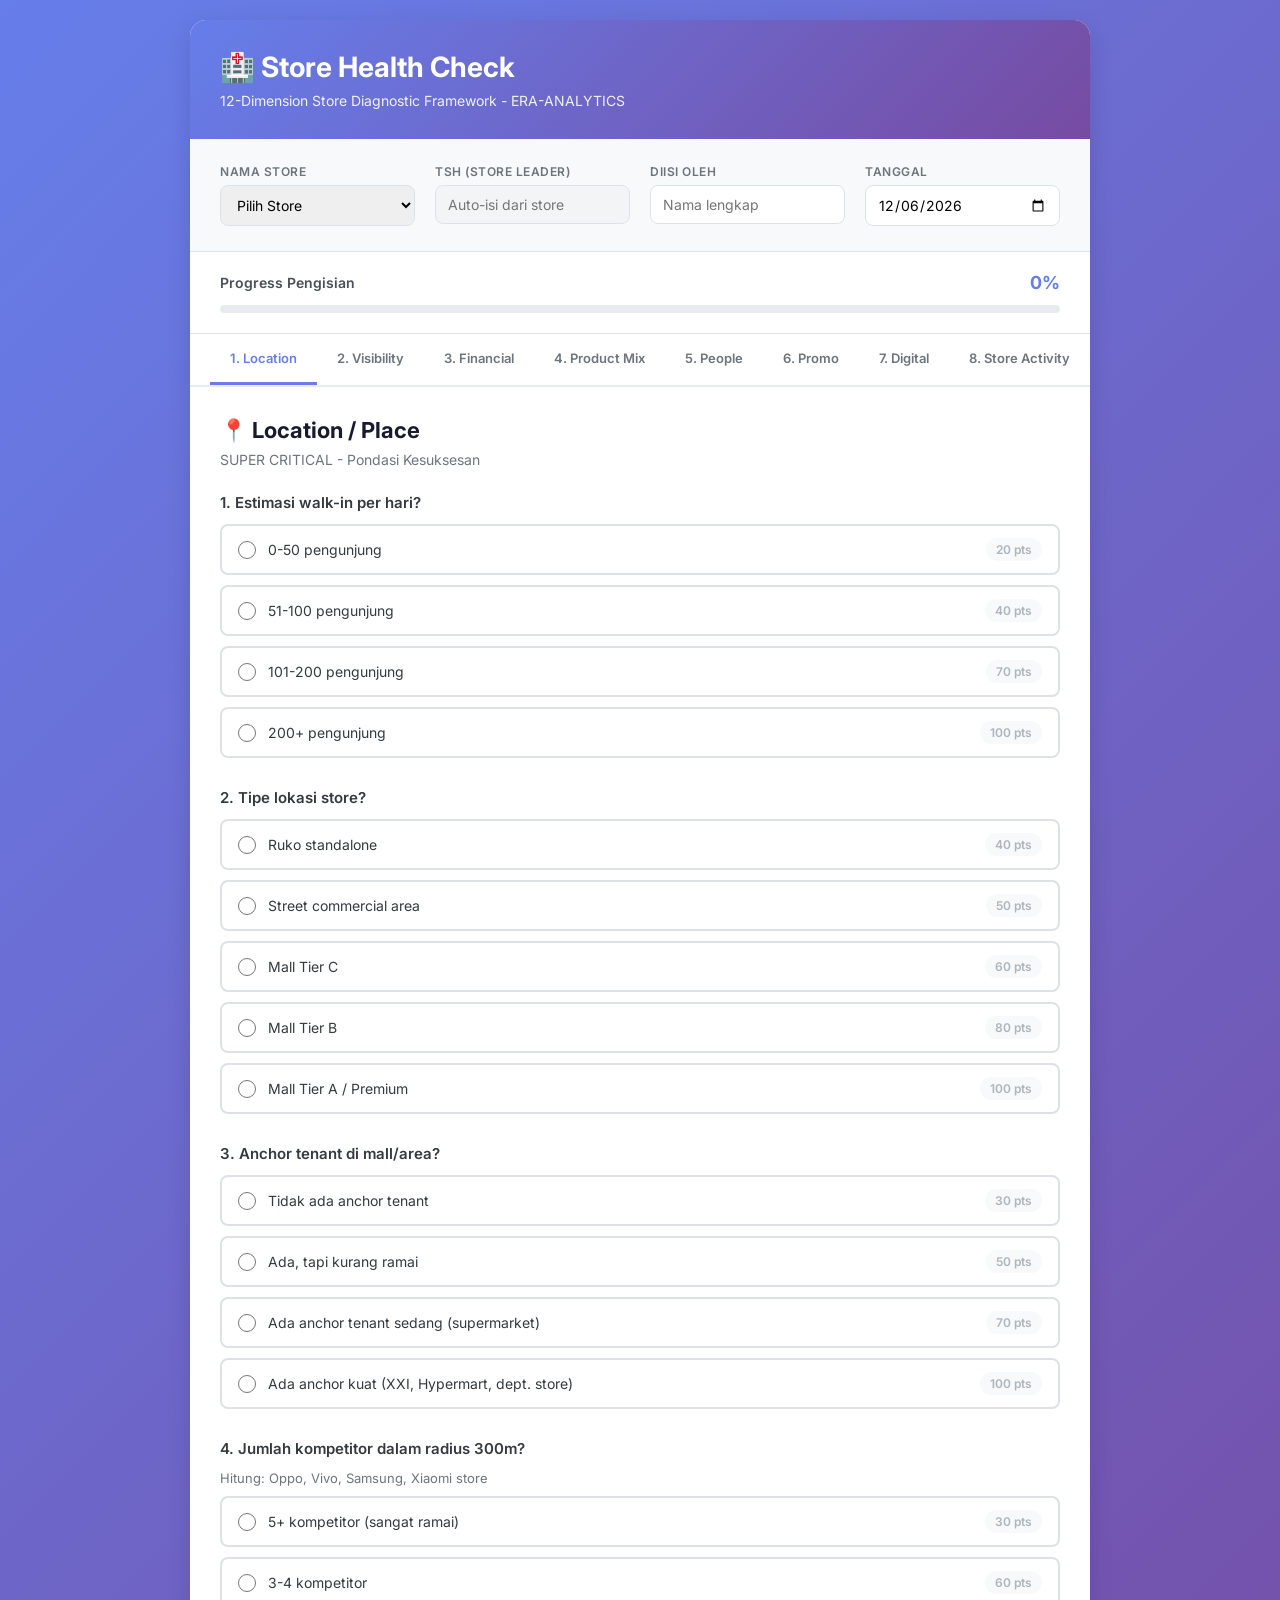
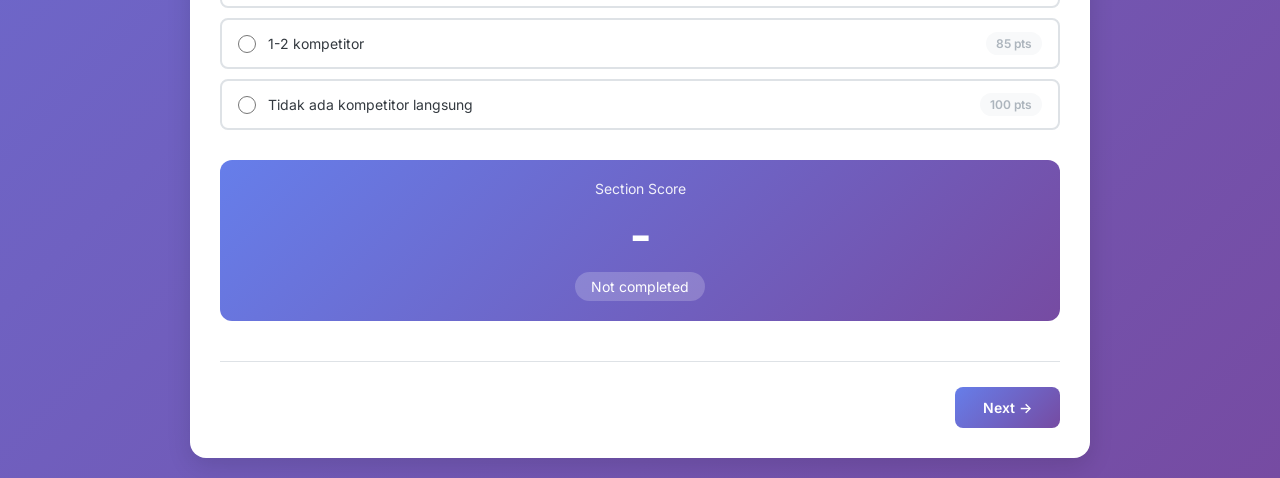
==== ERA-STORE-HEALTHCHECK/index.html @ 1264da42 "fix: store dropdown 163 toko, TSH auto-fill, submit format benar - Ganti 3 store hardcoded → 163 tok" ====
<!DOCTYPE html>
<html lang="id">
<head>
    <meta charset="UTF-8">
    <meta name="viewport" content="width=device-width, initial-scale=1.0">
    <meta name="description" content="ERA-ANALYTICS Store Health Check - 12-Dimension Store Diagnostic Framework">
    <meta name="author" content="ERA-ANALYTICS - Erajaya Digital Region 5">
    <title>Store Health Check - ERA-ANALYTICS</title>
    <link rel="icon" href="data:image/svg+xml,<svg xmlns='http://www.w3.org/2000/svg' viewBox='0 0 100 100'><text y='.9em' font-size='90'>🏥</text></svg>">
    <link href="https://fonts.googleapis.com/css2?family=Inter:wght@400;500;600;700&display=swap" rel="stylesheet">
    <style>
        * {
            margin: 0;
            padding: 0;
            box-sizing: border-box;
        }

        :root {
            --primary: #667eea;
            --primary-dark: #534AB7;
            --success: #00D084;
            --warning: #FFA500;
            --danger: #FF4757;
            --dark: #1a1a2e;
            --gray-100: #f8f9fa;
            --gray-200: #e9ecef;
            --gray-300: #dee2e6;
            --gray-400: #ced4da;
            --gray-500: #adb5bd;
            --gray-600: #6c757d;
            --gray-700: #495057;
            --gray-800: #343a40;
            --shadow: 0 2px 8px rgba(0, 0, 0, 0.08);
            --shadow-lg: 0 8px 24px rgba(0, 0, 0, 0.12);
        }

        body {
            font-family: 'Inter', sans-serif;
            background: linear-gradient(135deg, #667eea 0%, #764ba2 100%);
            min-height: 100vh;
            padding: 20px;
        }

        .container {
            max-width: 900px;
            margin: 0 auto;
            background: white;
            border-radius: 16px;
            box-shadow: var(--shadow-lg);
            overflow: hidden;
        }

        /* Header */
        .header {
            background: linear-gradient(135deg, #667eea 0%, #764ba2 100%);
            padding: 30px;
            color: white;
        }

        .header h1 {
            font-size: 28px;
            font-weight: 700;
            margin-bottom: 8px;
        }

        .header p {
            font-size: 14px;
            opacity: 0.9;
        }

        /* Store Info Section */
        .store-info {
            padding: 25px 30px;
            background: var(--gray-100);
            border-bottom: 1px solid var(--gray-300);
        }

        .info-grid {
            display: grid;
            grid-template-columns: repeat(3, 1fr);
            gap: 20px;
        }

        .info-field label {
            display: block;
            font-size: 12px;
            font-weight: 600;
            color: var(--gray-600);
            margin-bottom: 6px;
            text-transform: uppercase;
            letter-spacing: 0.5px;
        }

        .info-field input,
        .info-field select {
            width: 100%;
            padding: 10px 12px;
            border: 1px solid var(--gray-300);
            border-radius: 8px;
            font-size: 14px;
            font-family: 'Inter', sans-serif;
            transition: border-color 0.2s;
        }

        .info-field input:focus,
        .info-field select:focus {
            outline: none;
            border-color: var(--primary);
        }

        /* Progress Bar */
        .progress-section {
            padding: 20px 30px;
            background: white;
            border-bottom: 1px solid var(--gray-300);
        }

        .progress-header {
            display: flex;
            justify-content: space-between;
            align-items: center;
            margin-bottom: 12px;
        }

        .progress-text {
            font-size: 14px;
            color: var(--gray-700);
            font-weight: 600;
        }

        .progress-percent {
            font-size: 18px;
            font-weight: 700;
            color: var(--primary);
        }

        .progress-bar-container {
            height: 8px;
            background: var(--gray-200);
            border-radius: 4px;
            overflow: hidden;
        }

        .progress-bar {
            height: 100%;
            background: linear-gradient(90deg, var(--primary) 0%, #764ba2 100%);
            width: 0%;
            transition: width 0.4s ease;
        }

        /* Tab Navigation */
        .tabs {
            display: flex;
            overflow-x: auto;
            background: white;
            border-bottom: 2px solid var(--gray-200);
            padding: 0 20px;
        }

        .tab {
            padding: 16px 20px;
            font-size: 13px;
            font-weight: 600;
            color: var(--gray-600);
            cursor: pointer;
            border-bottom: 3px solid transparent;
            white-space: nowrap;
            transition: all 0.2s;
            position: relative;
        }

        .tab:hover {
            color: var(--primary);
        }

        .tab.active {
            color: var(--primary);
            border-bottom-color: var(--primary);
        }

        .tab.completed::after {
            content: '✓';
            position: absolute;
            top: 8px;
            right: 4px;
            width: 16px;
            height: 16px;
            background: var(--success);
            color: white;
            border-radius: 50%;
            font-size: 10px;
            display: flex;
            align-items: center;
            justify-content: center;
        }

        /* Content */
        .content {
            padding: 30px;
            min-height: 400px;
        }

        .section {
            display: none;
        }

        .section.active {
            display: block;
        }

        .section-title {
            font-size: 22px;
            font-weight: 700;
            color: var(--dark);
            margin-bottom: 8px;
        }

        .section-subtitle {
            font-size: 14px;
            color: var(--gray-600);
            margin-bottom: 25px;
        }

        /* Question */
        .question {
            margin-bottom: 30px;
        }

        .question-label {
            font-size: 15px;
            font-weight: 600;
            color: var(--gray-800);
            margin-bottom: 12px;
            display: block;
        }

        .question-helper {
            font-size: 13px;
            color: var(--gray-600);
            margin-bottom: 10px;
        }

        /* Radio Options */
        .radio-group {
            display: flex;
            flex-direction: column;
            gap: 10px;
        }

        .radio-option {
            display: flex;
            align-items: center;
            padding: 12px 16px;
            border: 2px solid var(--gray-300);
            border-radius: 8px;
            cursor: pointer;
            transition: all 0.2s;
        }

        .radio-option:hover {
            border-color: var(--primary);
            background: #f8f7ff;
        }

        .radio-option input[type="radio"] {
            margin-right: 12px;
            width: 18px;
            height: 18px;
            cursor: pointer;
        }

        .radio-option.selected {
            border-color: var(--primary);
            background: #f8f7ff;
        }

        .option-text {
            flex: 1;
            font-size: 14px;
            color: var(--gray-800);
        }

        .option-score {
            font-size: 12px;
            font-weight: 600;
            color: var(--gray-500);
            padding: 4px 10px;
            background: var(--gray-100);
            border-radius: 12px;
        }

        /* Number Input */
        .number-input-wrapper {
            position: relative;
            max-width: 300px;
        }

        .number-input {
            width: 100%;
            padding: 12px 16px;
            border: 2px solid var(--gray-300);
            border-radius: 8px;
            font-size: 16px;
            font-family: 'Inter', sans-serif;
        }

        .number-input:focus {
            outline: none;
            border-color: var(--primary);
        }

        /* Score Display */
        .score-display {
            margin-top: 15px;
            padding: 16px;
            background: linear-gradient(135deg, #f8f7ff 0%, #f0efff 100%);
            border-radius: 8px;
            border-left: 4px solid var(--primary);
        }

        .score-display-label {
            font-size: 12px;
            font-weight: 600;
            color: var(--gray-600);
            text-transform: uppercase;
            letter-spacing: 0.5px;
            margin-bottom: 6px;
        }

        .score-display-value {
            font-size: 28px;
            font-weight: 700;
            color: var(--primary);
        }

        /* Section Score Card */
        .section-score-card {
            margin-top: 30px;
            padding: 20px;
            background: linear-gradient(135deg, #667eea 0%, #764ba2 100%);
            border-radius: 12px;
            color: white;
            text-align: center;
        }

        .section-score-label {
            font-size: 14px;
            opacity: 0.9;
            margin-bottom: 8px;
        }

        .section-score-value {
            font-size: 48px;
            font-weight: 700;
        }

        .section-score-status {
            font-size: 14px;
            margin-top: 8px;
            padding: 6px 16px;
            background: rgba(255, 255, 255, 0.2);
            border-radius: 20px;
            display: inline-block;
        }

        /* Navigation Buttons */
        .nav-buttons {
            display: flex;
            justify-content: space-between;
            margin-top: 40px;
            padding-top: 25px;
            border-top: 1px solid var(--gray-300);
        }

        .btn {
            padding: 12px 28px;
            border: none;
            border-radius: 8px;
            font-size: 14px;
            font-weight: 600;
            cursor: pointer;
            transition: all 0.2s;
            font-family: 'Inter', sans-serif;
        }

        .btn-secondary {
            background: var(--gray-200);
            color: var(--gray-700);
        }

        .btn-secondary:hover {
            background: var(--gray-300);
        }

        .btn-primary {
            background: linear-gradient(135deg, #667eea 0%, #764ba2 100%);
            color: white;
        }

        .btn-primary:hover {
            transform: translateY(-2px);
            box-shadow: 0 4px 12px rgba(102, 126, 234, 0.4);
        }

        .btn-success {
            background: var(--success);
            color: white;
            font-size: 16px;
            padding: 14px 32px;
        }

        .btn-success:hover {
            transform: translateY(-2px);
            box-shadow: 0 4px 12px rgba(0, 208, 132, 0.4);
        }

        .btn:disabled {
            opacity: 0.5;
            cursor: not-allowed;
        }

        /* Summary Section */
        .summary-grid {
            display: grid;
            grid-template-columns: repeat(2, 1fr);
            gap: 20px;
            margin-bottom: 30px;
        }

        .summary-card {
            padding: 20px;
            background: var(--gray-100);
            border-radius: 12px;
            border-left: 4px solid var(--primary);
        }

        .summary-card-title {
            font-size: 12px;
            font-weight: 600;
            color: var(--gray-600);
            text-transform: uppercase;
            letter-spacing: 0.5px;
            margin-bottom: 8px;
        }

        .summary-card-value {
            font-size: 32px;
            font-weight: 700;
            color: var(--dark);
        }

        .summary-card-subtitle {
            font-size: 13px;
            color: var(--gray-600);
            margin-top: 4px;
        }

        .summary-card.success {
            border-left-color: var(--success);
        }

        .summary-card.success .summary-card-value {
            color: var(--success);
        }

        .summary-card.warning {
            border-left-color: var(--warning);
        }

        .summary-card.warning .summary-card-value {
            color: var(--warning);
        }

        .summary-card.danger {
            border-left-color: var(--danger);
        }

        .summary-card.danger .summary-card-value {
            color: var(--danger);
        }

        .dimension-list {
            margin-top: 30px;
        }

        .dimension-item {
            display: flex;
            align-items: center;
            justify-content: space-between;
            padding: 16px;
            background: white;
            border: 1px solid var(--gray-300);
            border-radius: 8px;
            margin-bottom: 12px;
        }

        .dimension-name {
            font-size: 14px;
            font-weight: 600;
            color: var(--gray-800);
        }

        .dimension-score {
            font-size: 20px;
            font-weight: 700;
        }

        .decision-section {
            margin-top: 30px;
            padding: 25px;
            background: linear-gradient(135deg, #f8f7ff 0%, #f0efff 100%);
            border-radius: 12px;
        }

        .decision-title {
            font-size: 16px;
            font-weight: 700;
            color: var(--dark);
            margin-bottom: 16px;
        }

        .decision-buttons {
            display: grid;
            grid-template-columns: repeat(4, 1fr);
            gap: 12px;
        }

        .decision-btn {
            padding: 16px;
            border-radius: 8px;
            text-align: center;
            font-weight: 700;
            color: white;
            cursor: pointer;
            transition: transform 0.2s;
        }

        .decision-btn:hover {
            transform: translateY(-2px);
        }

        .decision-btn.keep {
            background: linear-gradient(135deg, #43e97b 0%, #38f9d7 100%);
        }

        .decision-btn.improve {
            background: linear-gradient(135deg, #fa709a 0%, #fee140 100%);
        }

        .decision-btn.relocate {
            background: linear-gradient(135deg, #30cfd0 0%, #330867 100%);
        }

        .decision-btn.close {
            background: linear-gradient(135deg, #ff4757 0%, #c81d2e 100%);
        }

        .decision-btn.selected {
            box-shadow: 0 0 0 3px rgba(102, 126, 234, 0.3);
        }

        /* Responsive */
        @media (max-width: 768px) {
            .info-grid {
                grid-template-columns: 1fr;
            }

            .summary-grid {
                grid-template-columns: 1fr;
            }

            .decision-buttons {
                grid-template-columns: repeat(2, 1fr);
            }

            .tabs {
                padding: 0 10px;
            }

            .tab {
                padding: 14px 12px;
                font-size: 12px;
            }
        }

        /* Loading State */
        .loading {
            text-align: center;
            padding: 40px;
            color: var(--gray-600);
        }

        .spinner {
            border: 3px solid var(--gray-300);
            border-top: 3px solid var(--primary);
            border-radius: 50%;
            width: 40px;
            height: 40px;
            animation: spin 1s linear infinite;
            margin: 0 auto 16px;
        }

        @keyframes spin {
            0% { transform: rotate(0deg); }
            100% { transform: rotate(360deg); }
        }
    </style>
</head>
<body>
    <div class="container">
        <!-- Header -->
        <div class="header">
            <h1>🏥 Store Health Check</h1>
            <p>12-Dimension Store Diagnostic Framework - ERA-ANALYTICS</p>
        </div>

        <!-- Store Info -->
        <div class="store-info">
            <div class="info-grid" style="grid-template-columns: repeat(4, 1fr);">
                <div class="info-field">
                    <label>Nama Store</label>
                    <select id="storeSelect" onchange="onStoreChange()">
                        <option value="">Pilih Store</option>
                    </select>
                </div>
                <div class="info-field">
                    <label>TSH (Store Leader)</label>
                    <input type="text" id="tshField" placeholder="Auto-isi dari store" readonly
                           style="background:#f3f4f6;cursor:not-allowed;color:#374151;">
                </div>
                <div class="info-field">
                    <label>Diisi oleh</label>
                    <input type="text" id="filledBy" placeholder="Nama lengkap">
                </div>
                <div class="info-field">
                    <label>Tanggal</label>
                    <input type="date" id="assessmentDate">
                </div>
            </div>
        </div>

        <!-- Progress -->
        <div class="progress-section">
            <div class="progress-header">
                <span class="progress-text">Progress Pengisian</span>
                <span class="progress-percent" id="progressPercent">0%</span>
            </div>
            <div class="progress-bar-container">
                <div class="progress-bar" id="progressBar"></div>
            </div>
        </div>

        <!-- Tabs -->
        <div class="tabs" id="tabs"></div>

        <!-- Content -->
        <div class="content" id="content">
            <!-- Sections will be dynamically generated -->
        </div>
    </div>

    <script>
        // ========================================
        // BACKEND CONFIGURATION
        // ========================================
        const APPS_SCRIPT_URL = 'https://script.google.com/macros/s/AKfycbzGGuY1fDBgeRyRh_pYjYYGntsJYoF1QlwV-bqmygvsjeBWjAow3a5AZaKf8UEjZuDt/exec';

        // ========================================
        // STORE MASTER DATA — 163 Toko Region 5
        // ========================================
        const STORES = [{"code":"E027","name":"ERAFONE DAAN MOGOT MALL","tsh":"IRMAN PERMANA","cluster":"Growth"},{"code":"E028","name":"ERAFONE MAL PURI INDAH","tsh":"FEBRIAN TRI WIBOWO","cluster":"Recovery"},{"code":"E029","name":"ERAFONE LIPPO MALL PURI","tsh":"FEBRIAN TRI WIBOWO","cluster":"Growth"},{"code":"E037","name":"ERAFONE GAJAH MADA PLAZA","tsh":"MENSI ALEXANDER","cluster":"Growth"},{"code":"E038","name":"ERAFONE MALL ATRIUM SENEN","tsh":"LUKMAN WIBOWO","cluster":"Recovery"},{"code":"E043","name":"ERAFONE PLAZA BINTARO JAYA","tsh":"ARENGGA","cluster":"Growth"},{"code":"E046","name":"ERAFONE 2 ITC CEMPAKA MAS","tsh":"Close","cluster":"Recovery"},{"code":"E047","name":"ERAFONE 1 ITC CEMPAKA MAS","tsh":"LUKMAN WIBOWO","cluster":"Growth"},{"code":"E051","name":"ERAFONE 2 MANGGA DUA SQUARE","tsh":"Close","cluster":"Recovery"},{"code":"E081","name":"ERAFONE MALL OF SERANG","tsh":"NURUL ZAMAN","cluster":"Growth"},{"code":"E082","name":"ERAFONE LIVING WORLD ALAM SUTERA","tsh":"EKA FUJI CHAERUL ANWAR","cluster":"Stable"},{"code":"E083","name":"ERAFONE SUMARECON DIGITAL CENT","tsh":"Close","cluster":"Recovery"},{"code":"E084","name":"ERAFONE 1 SUPERMALL KARAWACI","tsh":"SANDI MAULANA","cluster":"Critical"},{"code":"E086","name":"ERAFONE WTC SERPONG","tsh":"Close","cluster":"Recovery"},{"code":"E087","name":"ERAFONE ITC BSD","tsh":"EKA FUJI CHAERUL ANWAR","cluster":"Recovery"},{"code":"E088","name":"ERAFONE AEON MAL BSD CITY","tsh":"EKA FUJI CHAERUL ANWAR","cluster":"Growth"},{"code":"E089","name":"ERAFONE LOTTEMART II BINTARO","tsh":"Close","cluster":"Recovery"},{"code":"E095","name":"ERAFONE 3 ITC ROXY MAS","tsh":"Close","cluster":"Recovery"},{"code":"E096","name":"ERAFONE 2 ITC ROXY MAS","tsh":"MENSI ALEXANDER","cluster":"Critical"},{"code":"E108","name":"ERAFONE CBD CILEDUG","tsh":"Close","cluster":"Recovery"},{"code":"E113","name":"ERAFONE GRAND INDONESIA","tsh":"LUKMAN WIBOWO","cluster":"Critical"},{"code":"E119","name":"ERAFONE TANGERANG CITY MALL","tsh":"ARI HIDAYAT","cluster":"Growth"},{"code":"E124","name":"ERAFONE E-CENTER SUPERMAL KARA","tsh":"Close","cluster":"Recovery"},{"code":"E131","name":"ERAFONE 2 CBD CILEDUG","tsh":"Close","cluster":"Recovery"},{"code":"E137","name":"ERAFONE GREEN PRAMUKA SQUARE","tsh":"LUKMAN WIBOWO","cluster":"Critical"},{"code":"E150","name":"ERAFONE CILEGON CENTER MALL","tsh":"NURUL ZAMAN","cluster":"Growth"},{"code":"E158","name":"ERAFONE MAL CIPUTRA JAKARTA","tsh":"RENDY NUR SETIAWAN","cluster":"Recovery"},{"code":"E160","name":"ERAFONE RUKO CEGER TANGERANG","tsh":"ARENGGA","cluster":"Critical"},{"code":"E164","name":"ERAFONE MAL TAMAN ANGGREK","tsh":"RENDY NUR SETIAWAN","cluster":"Critical"},{"code":"E165","name":"ERAFONE PAMULANG SQUARE","tsh":"Close","cluster":"Recovery"},{"code":"E172","name":"ERAFONE RUKO KEBON JERUK BINUS","tsh":"RENDY NUR SETIAWAN","cluster":"Stable"},{"code":"E191","name":"ERAFONE RUKO SURYA KENCANA PAMULANG","tsh":"EKA FUJI CHAERUL ANWAR","cluster":"Growth"},{"code":"E193","name":"ERAFONE PLAZA SLIPI JAYA","tsh":"Close","cluster":"Recovery"},{"code":"E194","name":"ERAFONE RUKO RANGKASBITUNG","tsh":"NURUL ZAMAN","cluster":"Growth"},{"code":"E201","name":"ERAFONE RUKO KRESEK BALARAJA","tsh":"RENDI JANUARDI","cluster":"Critical"},{"code":"E206","name":"ERAFONE RUKO RADEN SALEH CILEDUG","tsh":"Close","cluster":"Recovery"},{"code":"E209","name":"ERAFONE RUKO AHMAD YANI SERANG","tsh":"NURUL ZAMAN","cluster":"Growth"},{"code":"E210","name":"HULUWA RUKO JUHDI SERANG","tsh":"Close","cluster":"Recovery"},{"code":"E215","name":"ERAFONE GREEN SEDAYU MALL","tsh":"IRMAN PERMANA","cluster":"Growth"},{"code":"E216","name":"ERAFONE SENAYAN PARK MALL","tsh":"MENSI ALEXANDER","cluster":"Critical"},{"code":"E221","name":"ERAFONE AND MORE CIPUTRA CITRA RAYA","tsh":"RENDI JANUARDI","cluster":"Growth"},{"code":"E231","name":"ERAFONE RUKO HOS COKROAMINOTO","tsh":"ABDILLAH","cluster":"Growth"},{"code":"E245","name":"ERAFONE RUKO BENDA RAYA PAMULANG","tsh":"EKA FUJI CHAERUL ANWAR","cluster":"Critical"},{"code":"E251","name":"ERAFONE RUKO CIMONE TANGERANG","tsh":"ARI HIDAYAT","cluster":"Critical"},{"code":"E253","name":"ERAFONE RUKO CURUG TANGERANG","tsh":"RENDI JANUARDI","cluster":"Critical"},{"code":"E259","name":"ERAFONE RUKO KELAPA DUA TANGERANG","tsh":"SANDI MAULANA","cluster":"Critical"},{"code":"E281","name":"ERAFONE SENAYAN CITY 3.0","tsh":"MENSI ALEXANDER","cluster":"Critical"},{"code":"E299","name":"ERAFONE RUKO CIRENDEU","tsh":"ARENGGA","cluster":"Critical"},{"code":"E308","name":"ERAFONE RUKO MAYOR SAFEI","tsh":"NURUL ZAMAN","cluster":"Growth"},{"code":"E320","name":"ERAFONE RUKO PANDEGLANG","tsh":"NURUL ZAMAN","cluster":"Recovery"},{"code":"E321","name":"ERAFONE RUKO SUDIMARA","tsh":"ARENGGA","cluster":"Recovery"},{"code":"E322","name":"ERAFONE RUKO MERUYA","tsh":"FEBRIAN TRI WIBOWO","cluster":"Critical"},{"code":"E336","name":"ERAFONE RUKO RADEN FATAH CILEDUG","tsh":"Close","cluster":"Recovery"},{"code":"E347","name":"ERAFONE RUKO JELAMBAR BARU","tsh":"Close","cluster":"Recovery"},{"code":"E381","name":"ERAFONE RUKO PETA BARAT JAKBAR","tsh":"IRMAN PERMANA","cluster":"Recovery"},{"code":"E391","name":"ERAFONE RUKO SUPRATMAN CIPUTAT","tsh":"ARENGGA","cluster":"Critical"},{"code":"E396","name":"ERAFONE & MORE RUKO ITC ROXY MAS","tsh":"MENSI ALEXANDER","cluster":"Critical"},{"code":"E413","name":"ERAFONE RUKO KEDOYA","tsh":"FEBRIAN TRI WIBOWO","cluster":"Recovery"},{"code":"E414","name":"ERAFONE RUKO PERCETAKAN NEGARA","tsh":"LUKMAN WIBOWO","cluster":"Growth"},{"code":"E417","name":"ERAFONE RUKO HASYIM ASYARI CILEDUG","tsh":"ARI HIDAYAT","cluster":"Critical"},{"code":"E418","name":"ERAFONE RUKO CIRUAS SERANG","tsh":"Close","cluster":"Recovery"},{"code":"E419","name":"ERAFONE RUKO RAWA BUNTU","tsh":"Close","cluster":"Recovery"},{"code":"E420","name":"ERAFONE RUKO CEMPAKA PUTIH","tsh":"Close","cluster":"Recovery"},{"code":"E422","name":"ERAFONE RUKO MOH TOHA TANGERANG","tsh":"ARI HIDAYAT","cluster":"Recovery"},{"code":"E453","name":"ERAFONE RUKO DURI KOSAMBI","tsh":"IRMAN PERMANA","cluster":"Critical"},{"code":"E465","name":"ERAFONE RUKO KEBAYORAN LAMA","tsh":"FEBRIAN TRI WIBOWO","cluster":"Critical"},{"code":"E484","name":"ERAFONE SERPONG PARADISE WALK","tsh":"EKA FUJI CHAERUL ANWAR","cluster":"Critical"},{"code":"E499","name":"ERAFONE LABUAN","tsh":"NURUL ZAMAN","cluster":"Growth"},{"code":"E508","name":"ERAFONE JEMBATAN LIMA","tsh":"RENDY NUR SETIAWAN","cluster":"Critical"},{"code":"E544","name":"ERAFONE CILEGON","tsh":"NURUL ZAMAN","cluster":"Recovery"},{"code":"E582","name":"ERAFONE RUKO SRENGSENG","tsh":"FEBRIAN TRI WIBOWO","cluster":"Critical"},{"code":"E585","name":"ERAFONE RUKO PONDOK CABE","tsh":"Close","cluster":"Recovery"},{"code":"E586","name":"ERAFONE RUKO GRAHA RAYA","tsh":"EKA FUJI CHAERUL ANWAR","cluster":"Critical"},{"code":"E589","name":"ERAFONE RUKO PANIMBANG","tsh":"NURUL ZAMAN","cluster":"Growth"},{"code":"E593","name":"ERAFONE RUKO MANGGA BESAR","tsh":"RENDY NUR SETIAWAN","cluster":"Stable"},{"code":"E612","name":"ERAFONE RUKO JOMBANG","tsh":"ARENGGA","cluster":"Critical"},{"code":"E616","name":"ERAFONE 2.5 MERUYA ILIR","tsh":"FEBRIAN TRI WIBOWO","cluster":"Critical"},{"code":"E620","name":"ERAFONE 2.5 PADJAJARAN PAMULANG","tsh":"ARENGGA","cluster":"Critical"},{"code":"E627","name":"ERAFONE RUKO CISOKA","tsh":"RENDI JANUARDI","cluster":"Recovery"},{"code":"E646","name":"ERAFONE BATU CEPER","tsh":"ABDILLAH","cluster":"Critical"},{"code":"E648","name":"ERAFONE RADEN SALEH CILEDUG 2","tsh":"Close","cluster":"Recovery"},{"code":"E663","name":"ERAFONE GARUDA KEMAYORAN","tsh":"LUKMAN WIBOWO","cluster":"Critical"},{"code":"E664","name":"ERAFONE TANJUNG DUREN","tsh":"RENDY NUR SETIAWAN","cluster":"Critical"},{"code":"E678","name":"ERAFONE MB BENDUNGAN HILIR","tsh":"MENSI ALEXANDER","cluster":"Critical"},{"code":"E679","name":"ERAFONE MB JOGLO RAYA","tsh":"FEBRIAN TRI WIBOWO","cluster":"Critical"},{"code":"E682","name":"ERAFONE MB KH MANSYUR TANAH ABANG","tsh":"MENSI ALEXANDER","cluster":"Critical"},{"code":"E683","name":"ERAFONE MB CIBADAK BALARAJA","tsh":"Close","cluster":"Recovery"},{"code":"E684","name":"ERAFONE MB SANGIANG","tsh":"ARI HIDAYAT","cluster":"Critical"},{"code":"E685","name":"ERAFONE MB PONDOK BETUNG","tsh":"ARENGGA","cluster":"Critical"},{"code":"E695","name":"ERAFONE MB BINONG","tsh":"RENDI JANUARDI","cluster":"Critical"},{"code":"E696","name":"ERAFONE MB RASUNA SAID","tsh":"ARI HIDAYAT","cluster":"Critical"},{"code":"E697","name":"ERAFONE MB PALMERAH UTARA","tsh":"Close","cluster":"Recovery"},{"code":"E699","name":"ERAFONE MB KASEMEN SERANG","tsh":"Close","cluster":"Recovery"},{"code":"E704","name":"ERAFONE MB KH DEWANTARA CIPUTAT","tsh":"ARENGGA","cluster":"Critical"},{"code":"E705","name":"ERAFONE MB CIATER TANGSEL","tsh":"EKA FUJI CHAERUL ANWAR","cluster":"Critical"},{"code":"E714","name":"ERAFONE MB JATAKE","tsh":"ARI HIDAYAT","cluster":"Critical"},{"code":"E715","name":"ERAFONE MB HAYAM WURUK","tsh":"Close","cluster":"Recovery"},{"code":"E727","name":"ERAFONE MB KRAMATWATU","tsh":"Close","cluster":"Recovery"},{"code":"E730","name":"ERAFONE GEROGOL CILEGON","tsh":"Close","cluster":"Recovery"},{"code":"E731","name":"ERAFONE MB GREEN VILLAGE PINANG","tsh":"Close","cluster":"Recovery"},{"code":"E732","name":"ERAFONE SABANG JAKPUS","tsh":"LUKMAN WIBOWO","cluster":"Critical"},{"code":"E744","name":"ERAFONE MB RAJEK","tsh":"RENDI JANUARDI","cluster":"Critical"},{"code":"E761","name":"ERAFONE MB KEDOYA DURI","tsh":"Close","cluster":"Recovery"},{"code":"E777","name":"ERAFONE CIHUNI GADING SERPONG","tsh":"SANDI MAULANA","cluster":"Critical"},{"code":"E787","name":"ERAFONE MB RUKOTIGARAKSA","tsh":"RENDI JANUARDI","cluster":"Critical"},{"code":"E812","name":"ERAFONE MB KUTABUMI","tsh":"RENDI JANUARDI","cluster":"Critical"},{"code":"E813","name":"ERAFONE MB SERPONG GARDEN CISAUK","tsh":"SANDI MAULANA","cluster":"Critical"},{"code":"E821","name":"ERAFONE MB ANYER","tsh":"NURUL ZAMAN","cluster":"Growth"},{"code":"E822","name":"ERAFONE MB KRAGILAN","tsh":"NURUL ZAMAN","cluster":"Growth"},{"code":"E848","name":"ERAFONE PASAR KEMIS","tsh":"RENDI JANUARDI","cluster":"Critical"},{"code":"E873","name":"ERAFONE MB LEGOK","tsh":"SANDI MAULANA","cluster":"Critical"},{"code":"E874","name":"ERAFONE MB DASANA INDAH","tsh":"SANDI MAULANA","cluster":"Critical"},{"code":"E875","name":"ERAFONE MB POS PENGUMBEN","tsh":"FEBRIAN TRI WIBOWO","cluster":"Critical"},{"code":"E879","name":"ERAFONE MB CIPARE","tsh":"NURUL ZAMAN","cluster":"Recovery"},{"code":"E897","name":"ERAFONE MB CADAS","tsh":"Close","cluster":"Recovery"},{"code":"E898","name":"ERAFONE MB SAMANHUDI","tsh":"MENSI ALEXANDER","cluster":"Critical"},{"code":"E923","name":"ERAFONE MB JALAN PANJANG","tsh":"FEBRIAN TRI WIBOWO","cluster":"Critical"},{"code":"E941","name":"ERAFONE MB RAYA SERPONG","tsh":"EKA FUJI CHAERUL ANWAR","cluster":"Critical"},{"code":"E942","name":"ERAFONE MB KEMBANGAN UTARA","tsh":"FEBRIAN TRI WIBOWO","cluster":"Critical"},{"code":"E943","name":"ERAFONE MB TAMAN RATU","tsh":"FEBRIAN TRI WIBOWO","cluster":"Critical"},{"code":"E960","name":"ERAFONE MB MENCENG RAYA","tsh":"IRMAN PERMANA","cluster":"Critical"},{"code":"E986","name":"ERAFONE MB JEMBATAN BESI","tsh":"RENDY NUR SETIAWAN","cluster":"Critical"},{"code":"E991","name":"ERAFONE 2.5 KEMANGGISAN UTAMA RAYA","tsh":"RENDY NUR SETIAWAN","cluster":"Critical"},{"code":"E992","name":"ERAFONE 2.5 KAPUK CENGKARENG","tsh":"IRMAN PERMANA","cluster":"Growth"},{"code":"E993","name":"ERAFONE 2.5 IMAM BONJOL","tsh":"Close","cluster":"Recovery"},{"code":"F003","name":"ERAFONE 2.5 CILEDUG RAYA","tsh":"ABDILLAH","cluster":"Critical"},{"code":"F022","name":"ERAFONE 2.5 PAMULANG","tsh":"EKA FUJI CHAERUL ANWAR","cluster":"Critical"},{"code":"F073","name":"ERAFONE AGORA MALL","tsh":"MENSI ALEXANDER","cluster":"Critical"},{"code":"F074","name":"ERAFONE DOSS CIDENG JAKARTA","tsh":"Close","cluster":"Recovery"},{"code":"F077","name":"ERAFONE BINTARO EXCHANGE II","tsh":"ARENGGA","cluster":"Recovery"},{"code":"F080","name":"ERAFONE MENARA JAKARTA","tsh":"LUKMAN WIBOWO","cluster":"Critical"},{"code":"F123","name":"SPECIAL STORE EDC","tsh":"VACANT","cluster":"Critical"},{"code":"F134","name":"ERAFONE MALL CIPUTRA 2.5 JAKARTA","tsh":"RENDY NUR SETIAWAN","cluster":"Critical"},{"code":"G493","name":"AGRES MANGGA DUA SQUARE","tsh":"MENSI ALEXANDER","cluster":"Critical"},{"code":"M013","name":"MEGASTORE SUPERMAL KARAWACI","tsh":"SANDI MAULANA","cluster":"Critical"},{"code":"M014","name":"ERAFONE AND MORE BINTARO X-CHANGE","tsh":"ARENGGA","cluster":"Stable"},{"code":"M015","name":"MEGASTORE ITC ROXY MAS","tsh":"Close","cluster":"Recovery"},{"code":"M019","name":"MEGASTORE SUMMARECON MALL SERPONG","tsh":"SANDI MAULANA","cluster":"Recovery"},{"code":"M021","name":"ERAFONE & MORE RUKO CILEDUG","tsh":"ABDILLAH","cluster":"Recovery"},{"code":"M027","name":"ERAFONE & MORE RUKO CIPUTAT","tsh":"ARENGGA","cluster":"Critical"},{"code":"M032","name":"MEGASTORE ITC CEMPAKA MAS","tsh":"Close","cluster":"Recovery"},{"code":"M048","name":"MEGASTORE RUKO CIKUPA","tsh":"RENDI JANUARDI","cluster":"Critical"},{"code":"M061","name":"ERAFONE & MORE RUKO JATIUWUNG","tsh":"ARI HIDAYAT","cluster":"Recovery"},{"code":"M068","name":"ERAFONE & MORE RUKO KAMAL CENGKAREN","tsh":"IRMAN PERMANA","cluster":"Recovery"},{"code":"M091","name":"MEGASTORE CENTRAL PARK 3.0","tsh":"RENDY NUR SETIAWAN","cluster":"Recovery"},{"code":"M093","name":"MEGASTORE RUKO CIPONDOH TANGERANG","tsh":"ABDILLAH","cluster":"Critical"},{"code":"M104","name":"MEGASTORE RUKO REMPOA CIPUTAT","tsh":"ARENGGA","cluster":"Critical"},{"code":"M132","name":"MEGASTORE GROGOL PETAMBURAN","tsh":"Close","cluster":"Recovery"},{"code":"M163","name":"ERAFONE & MORE SERPONG","tsh":"SANDI MAULANA","cluster":"Critical"},{"code":"M167","name":"ERAFONE & MORE TELUK NAGA","tsh":"RENDI JANUARDI","cluster":"Critical"},{"code":"M176","name":"ERAFONE & MORE KISAMAUN","tsh":"ARI HIDAYAT","cluster":"Critical"},{"code":"M193","name":"ERAFONE & MORE EDC","tsh":"VACANT","cluster":"Critical"},{"code":"M212","name":"ERAFONE & MORE RAWASARI","tsh":"LUKMAN WIBOWO","cluster":"Critical"},{"code":"M219","name":"ERAFONE & MORE PURI INDAH MALL 2","tsh":"FEBRIAN TRI WIBOWO","cluster":"Critical"},{"code":"M222","name":"ERAFONE & MORE EASTVARA MALL","tsh":"SANDI MAULANA","cluster":"Critical"},{"code":"N270","name":"ITMOS EDC PIK 2","tsh":"Close","cluster":"Recovery"},{"code":"N283","name":"LG EDC","tsh":"Close","cluster":"Recovery"},{"code":"N284","name":"TCL EDC","tsh":"Close","cluster":"Recovery"},{"code":"N285","name":"OPPO EDC","tsh":"VACANT","cluster":"Critical"},{"code":"N287","name":"REALME EDC","tsh":"Close","cluster":"Recovery"},{"code":"N288","name":"VIVO EDC","tsh":"VACANT","cluster":"Critical"},{"code":"N297","name":"TOSHIBA EDC","tsh":"Close","cluster":"Recovery"},{"code":"N343","name":"LOGITECH EDC PIK 2","tsh":"Close","cluster":"Recovery"}];

        // Configuration
        const dimensions = [
            {
                id: 1,
                name: 'Location',
                title: 'Location / Place',
                emoji: '📍',
                subtitle: 'SUPER CRITICAL - Pondasi Kesuksesan',
                questions: [
                    {
                        id: 'foot_traffic',
                        label: 'Estimasi walk-in per hari?',
                        type: 'radio',
                        options: [
                            { text: '0-50 pengunjung', score: 20 },
                            { text: '51-100 pengunjung', score: 40 },
                            { text: '101-200 pengunjung', score: 70 },
                            { text: '200+ pengunjung', score: 100 }
                        ]
                    },
                    {
                        id: 'location_type',
                        label: 'Tipe lokasi store?',
                        type: 'radio',
                        options: [
                            { text: 'Ruko standalone', score: 40 },
                            { text: 'Street commercial area', score: 50 },
                            { text: 'Mall Tier C', score: 60 },
                            { text: 'Mall Tier B', score: 80 },
                            { text: 'Mall Tier A / Premium', score: 100 }
                        ]
                    },
                    {
                        id: 'anchor_tenant',
                        label: 'Anchor tenant di mall/area?',
                        type: 'radio',
                        options: [
                            { text: 'Tidak ada anchor tenant', score: 30 },
                            { text: 'Ada, tapi kurang ramai', score: 50 },
                            { text: 'Ada anchor tenant sedang (supermarket)', score: 70 },
                            { text: 'Ada anchor kuat (XXI, Hypermart, dept. store)', score: 100 }
                        ]
                    },
                    {
                        id: 'competitor_density',
                        label: 'Jumlah kompetitor dalam radius 300m?',
                        helper: 'Hitung: Oppo, Vivo, Samsung, Xiaomi store',
                        type: 'radio',
                        options: [
                            { text: '5+ kompetitor (sangat ramai)', score: 30 },
                            { text: '3-4 kompetitor', score: 60 },
                            { text: '1-2 kompetitor', score: 85 },
                            { text: 'Tidak ada kompetitor langsung', score: 100 }
                        ]
                    }
                ]
            },
            {
                id: 2,
                name: 'Visibility',
                title: 'Visibility (VMD)',
                emoji: '👀',
                subtitle: 'SUPER CRITICAL - Walk-in Driver',
                questions: [
                    {
                        id: 'polesign_visibility',
                        label: 'Polesign terlihat dari jarak berapa?',
                        type: 'radio',
                        options: [
                            { text: 'Tidak terlihat / tertutup', score: 20 },
                            { text: '< 10 meter', score: 40 },
                            { text: '10-20 meter', score: 70 },
                            { text: '20+ meter (sangat jelas)', score: 100 }
                        ]
                    },
                    {
                        id: 'lighting',
                        label: 'Kualitas lighting store (siang & malam)?',
                        type: 'radio',
                        options: [
                            { text: 'Gelap / kurang terang', score: 30 },
                            { text: 'Cukup terang tapi tidak menonjol', score: 60 },
                            { text: 'Terang dan menarik perhatian', score: 100 }
                        ]
                    },
                    {
                        id: 'window_display',
                        label: 'Window display menarik?',
                        type: 'radio',
                        options: [
                            { text: 'Tidak ada / berantakan', score: 20 },
                            { text: 'Ada tapi kurang menarik', score: 50 },
                            { text: 'Cukup menarik', score: 75 },
                            { text: 'Sangat menarik & eye-catching', score: 100 }
                        ]
                    },
                    {
                        id: 'pop_clarity',
                        label: 'POP (Point of Purchase) promo terbaca jelas?',
                        type: 'radio',
                        options: [
                            { text: 'Tidak ada / tidak jelas', score: 30 },
                            { text: 'Ada tapi kurang jelas', score: 60 },
                            { text: 'Jelas dan informatif', score: 100 }
                        ]
                    }
                ]
            },
            {
                id: 3,
                name: 'Financial',
                title: 'Financial Performance',
                emoji: '💰',
                subtitle: 'CRITICAL - Profit Determiner',
                questions: [
                    {
                        id: 'revenue_vs_target',
                        label: 'Revenue vs Target (rata-rata 3 bulan terakhir)?',
                        type: 'radio',
                        options: [
                            { text: 'Di bawah 70% target', score: 20 },
                            { text: '70-85% target', score: 50 },
                            { text: '85-100% target', score: 80 },
                            { text: 'Di atas 100% target', score: 100 }
                        ]
                    },
                    {
                        id: 'profitability',
                        label: 'Status profitabilitas store?',
                        type: 'radio',
                        options: [
                            { text: 'LOSS (rugi)', score: 20 },
                            { text: 'BEP (impas)', score: 60 },
                            { text: 'Profit < 10%', score: 80 },
                            { text: 'Profit 10%+', score: 100 }
                        ]
                    },
                    {
                        id: 'roi',
                        label: 'ROI sejak opening?',
                        type: 'radio',
                        options: [
                            { text: 'Negatif / belum balik modal', score: 20 },
                            { text: 'ROI 0-50%', score: 50 },
                            { text: 'ROI 50-100%', score: 80 },
                            { text: 'ROI 100%+ (sudah balik modal)', score: 100 }
                        ]
                    },
                    {
                        id: 'sales_trend',
                        label: 'Trend penjualan 3 bulan terakhir?',
                        type: 'radio',
                        options: [
                            { text: 'Turun konsisten', score: 20 },
                            { text: 'Flat / stagnan', score: 50 },
                            { text: 'Naik bertahap', score: 80 },
                            { text: 'Naik signifikan', score: 100 }
                        ]
                    }
                ]
            },
            {
                id: 4,
                name: 'Product Mix',
                title: 'Product Mix & Sales Quality',
                emoji: '🛍️',
                subtitle: 'Sales Strategy Indicator',
                questions: [
                    {
                        id: 'attach_rate',
                        label: 'Attach rate accessories per transaksi device?',
                        helper: 'Target ideal: 2+ accessories per device',
                        type: 'radio',
                        options: [
                            { text: '< 1 accessories', score: 30 },
                            { text: '1-1.5 accessories', score: 60 },
                            { text: '1.5-2 accessories', score: 85 },
                            { text: '2+ accessories', score: 100 }
                        ]
                    },
                    {
                        id: 'margin_mix',
                        label: 'Komposisi high margin vs low margin product?',
                        type: 'radio',
                        options: [
                            { text: 'Didominasi low margin (80%+)', score: 30 },
                            { text: 'Mix 60% low / 40% high', score: 60 },
                            { text: 'Mix 50-50', score: 80 },
                            { text: 'Didominasi high margin (60%+)', score: 100 }
                        ]
                    },
                    {
                        id: 'dead_stock',
                        label: 'Dead stock / slow moving products?',
                        type: 'radio',
                        options: [
                            { text: '> 20% inventory adalah dead stock', score: 20 },
                            { text: '10-20% dead stock', score: 50 },
                            { text: '5-10% dead stock', score: 80 },
                            { text: '< 5% dead stock', score: 100 }
                        ]
                    }
                ]
            },
            {
                id: 5,
                name: 'People',
                title: 'People / Team Performance',
                emoji: '👨‍💼',
                subtitle: 'Human Capital Performance',
                questions: [
                    {
                        id: 'conversion_rate',
                        label: 'Conversion rate (walk-in to transaction)?',
                        type: 'radio',
                        options: [
                            { text: '< 10%', score: 30 },
                            { text: '10-20%', score: 60 },
                            { text: '20-30%', score: 85 },
                            { text: '30%+', score: 100 }
                        ]
                    },
                    {
                        id: 'product_knowledge',
                        label: 'Product knowledge tim sales?',
                        type: 'radio',
                        options: [
                            { text: 'Poor (sering tidak bisa jawab)', score: 30 },
                            { text: 'Fair (basic knowledge)', score: 60 },
                            { text: 'Good (bisa handle most products)', score: 85 },
                            { text: 'Excellent (expert level)', score: 100 }
                        ]
                    },
                    {
                        id: 'upselling_skill',
                        label: 'Upselling & cross-selling skill?',
                        type: 'radio',
                        options: [
                            { text: 'Poor (jarang upsell)', score: 30 },
                            { text: 'Fair (kadang-kadang)', score: 60 },
                            { text: 'Good (konsisten upsell)', score: 85 },
                            { text: 'Excellent (master closer)', score: 100 }
                        ]
                    }
                ]
            },
            {
                id: 6,
                name: 'Promo',
                title: 'Promo & Campaign Effectiveness',
                emoji: '🎯',
                subtitle: 'Marketing ROI Tracker',
                questions: [
                    {
                        id: 'campaign_uplift',
                        label: 'Campaign uplift (sales saat promo vs normal)?',
                        type: 'radio',
                        options: [
                            { text: 'Tidak ada peningkatan / turun', score: 20 },
                            { text: 'Naik < 20%', score: 50 },
                            { text: 'Naik 20-50%', score: 80 },
                            { text: 'Naik > 50%', score: 100 }
                        ]
                    },
                    {
                        id: 'voucher_redemption',
                        label: 'Voucher redemption rate?',
                        type: 'radio',
                        options: [
                            { text: '< 20%', score: 30 },
                            { text: '20-40%', score: 60 },
                            { text: '40-60%', score: 85 },
                            { text: '> 60%', score: 100 }
                        ]
                    }
                ]
            },
            {
                id: 7,
                name: 'Digital',
                title: 'Digital & Social Media',
                emoji: '📱',
                subtitle: 'Online Presence Impact',
                questions: [
                    {
                        id: 'social_activity',
                        label: 'Instagram/TikTok store aktif posting?',
                        type: 'radio',
                        options: [
                            { text: 'Tidak punya / tidak aktif', score: 20 },
                            { text: 'Posting < 2x per minggu', score: 50 },
                            { text: 'Posting 2-4x per minggu', score: 80 },
                            { text: 'Posting 4x+ per minggu (aktif)', score: 100 }
                        ]
                    },
                    {
                        id: 'google_rating',
                        label: 'Google Maps rating & review?',
                        type: 'radio',
                        options: [
                            { text: '< 3.5 stars', score: 30 },
                            { text: '3.5 - 4.0 stars', score: 60 },
                            { text: '4.0 - 4.5 stars', score: 85 },
                            { text: '4.5 - 5.0 stars', score: 100 }
                        ]
                    }
                ]
            },
            {
                id: 8,
                name: 'Store Activity',
                title: 'Store Activity & Events',
                emoji: '🎉',
                subtitle: 'Event-Driven Sales',
                questions: [
                    {
                        id: 'event_frequency',
                        label: 'Frekuensi event per bulan?',
                        helper: 'Super Brand Day, Gadgetpedia, Tech Talk, dll',
                        type: 'radio',
                        options: [
                            { text: 'Tidak pernah event', score: 20 },
                            { text: '1 event per bulan', score: 50 },
                            { text: '2-3 event per bulan', score: 80 },
                            { text: '4+ event per bulan', score: 100 }
                        ]
                    },
                    {
                        id: 'event_impact',
                        label: 'Traffic impact saat event vs normal?',
                        type: 'radio',
                        options: [
                            { text: 'Tidak ada peningkatan', score: 20 },
                            { text: 'Naik 20-50%', score: 60 },
                            { text: 'Naik 50-100%', score: 85 },
                            { text: 'Naik > 100%', score: 100 }
                        ]
                    }
                ]
            },
            {
                id: 9,
                name: 'Traffic',
                title: 'Traffic & Conversion',
                emoji: '🚶',
                subtitle: 'CRITICAL - Sales Funnel',
                questions: [
                    {
                        id: 'daily_walkin',
                        label: 'Estimasi walk-in per hari?',
                        type: 'radio',
                        options: [
                            { text: '0-30 walk-in', score: 20 },
                            { text: '30-60 walk-in', score: 50 },
                            { text: '60-100 walk-in', score: 80 },
                            { text: '100+ walk-in', score: 100 }
                        ]
                    },
                    {
                        id: 'peak_hour',
                        label: 'Peak hour traffic konsisten?',
                        type: 'radio',
                        options: [
                            { text: 'Sepi sepanjang hari', score: 20 },
                            { text: 'Ada peak hour tapi singkat', score: 60 },
                            { text: 'Peak hour 3-4 jam', score: 85 },
                            { text: 'Ramai sepanjang hari', score: 100 }
                        ]
                    },
                    {
                        id: 'repeat_customer',
                        label: 'Repeat customer rate?',
                        type: 'radio',
                        options: [
                            { text: '< 10%', score: 30 },
                            { text: '10-20%', score: 60 },
                            { text: '20-30%', score: 85 },
                            { text: '30%+', score: 100 }
                        ]
                    }
                ]
            },
            {
                id: 10,
                name: 'Competitor',
                title: 'Competitor Analysis',
                emoji: '🧾',
                subtitle: 'Market Position',
                questions: [
                    {
                        id: 'price_competitiveness',
                        label: 'Harga vs kompetitor?',
                        type: 'radio',
                        options: [
                            { text: 'Lebih mahal (tidak kompetitif)', score: 30 },
                            { text: 'Sama rata-rata', score: 60 },
                            { text: 'Sedikit lebih murah', score: 85 },
                            { text: 'Paling kompetitif di area', score: 100 }
                        ]
                    },
                    {
                        id: 'display_quality',
                        label: 'Display quality vs kompetitor?',
                        type: 'radio',
                        options: [
                            { text: 'Lebih buruk dari kompetitor', score: 30 },
                            { text: 'Sama dengan kompetitor', score: 60 },
                            { text: 'Lebih baik dari kompetitor', score: 85 },
                            { text: 'Jauh lebih baik (dominan)', score: 100 }
                        ]
                    }
                ]
            },
            {
                id: 11,
                name: 'Customer',
                title: 'Customer Behavior Insight',
                emoji: '🧠',
                subtitle: 'Advanced Analytics',
                questions: [
                    {
                        id: 'basket_size',
                        label: 'Average basket size (transaksi)?',
                        type: 'radio',
                        options: [
                            { text: '< Rp 2 juta', score: 30 },
                            { text: 'Rp 2-5 juta', score: 60 },
                            { text: 'Rp 5-10 juta', score: 85 },
                            { text: '> Rp 10 juta', score: 100 }
                        ]
                    },
                    {
                        id: 'payment_method',
                        label: 'Payment method dominan?',
                        type: 'radio',
                        options: [
                            { text: 'Cash 80%+ (limited purchasing power)', score: 40 },
                            { text: 'Cash 60% / Cicilan 40%', score: 70 },
                            { text: 'Cicilan dominan 60%+', score: 100 }
                        ]
                    }
                ]
            },
            {
                id: 12,
                name: 'Operational',
                title: 'Operational Efficiency',
                emoji: '⚙️',
                subtitle: 'Hidden Problem Detector',
                questions: [
                    {
                        id: 'operating_hours',
                        label: 'Jam operasional vs peak traffic?',
                        type: 'radio',
                        options: [
                            { text: 'Tutup saat peak hour (one shift)', score: 30 },
                            { text: 'Buka tapi kurang optimal', score: 60 },
                            { text: 'Buka sesuai peak hour', score: 85 },
                            { text: 'Extended hours (cover semua peak)', score: 100 }
                        ]
                    },
                    {
                        id: 'stock_availability',
                        label: 'Stock availability best seller products?',
                        type: 'radio',
                        options: [
                            { text: 'Sering stockout (> 30%)', score: 20 },
                            { text: 'Kadang stockout (10-30%)', score: 50 },
                            { text: 'Jarang stockout (< 10%)', score: 80 },
                            { text: 'Selalu ready stock', score: 100 }
                        ]
                    },
                    {
                        id: 'inventory_accuracy',
                        label: 'Inventory accuracy (system vs fisik)?',
                        type: 'radio',
                        options: [
                            { text: '< 80% accuracy', score: 30 },
                            { text: '80-90% accuracy', score: 60 },
                            { text: '90-95% accuracy', score: 85 },
                            { text: '95%+ accuracy', score: 100 }
                        ]
                    }
                ]
            }
        ];

        // State Management
        let currentSection = 0;
        let responses = {};
        let sectionScores = {};

        // Populate store dropdown
        function populateStoreDropdown() {
            const sel = document.getElementById('storeSelect');
            // Group by cluster for optgroups
            const groups = { Critical: [], Recovery: [], Stable: [], Growth: [] };
            STORES.forEach(s => {
                const label = `${s.code} — ${s.name}`;
                groups[s.cluster] = groups[s.cluster] || [];
                groups[s.cluster].push({ value: s.code, label });
            });
            const order = ['Critical', 'Recovery', 'Stable', 'Growth'];
            order.forEach(cluster => {
                if (!groups[cluster] || !groups[cluster].length) return;
                const og = document.createElement('optgroup');
                og.label = `⚠️ ${cluster}`.replace('⚠️ Growth','✅ Growth').replace('⚠️ Stable','🟡 Stable');
                groups[cluster].forEach(item => {
                    const opt = document.createElement('option');
                    opt.value = item.value;
                    opt.textContent = item.label;
                    og.appendChild(opt);
                });
                sel.appendChild(og);
            });
        }

        // Auto-fill TSH when store is selected
        function onStoreChange() {
            const code = document.getElementById('storeSelect').value;
            const store = STORES.find(s => s.code === code);
            document.getElementById('tshField').value = store ? store.tsh : '';
            saveToLocalStorage();
        }

        // Initialize
        document.addEventListener('DOMContentLoaded', function() {
            // Set default date to today
            document.getElementById('assessmentDate').valueAsDate = new Date();

            populateStoreDropdown();
            renderTabs();
            renderSections();
            updateProgress();
            loadFromLocalStorage();
        });

        // Render Tabs
        function renderTabs() {
            const tabsContainer = document.getElementById('tabs');
            dimensions.forEach((dim, index) => {
                const tab = document.createElement('div');
                tab.className = 'tab';
                tab.textContent = `${dim.id}. ${dim.name}`;
                tab.onclick = () => goToSection(index);
                tabsContainer.appendChild(tab);
            });
            
            // Summary tab
            const summaryTab = document.createElement('div');
            summaryTab.className = 'tab';
            summaryTab.textContent = 'Summary';
            summaryTab.onclick = () => goToSection(dimensions.length);
            tabsContainer.appendChild(summaryTab);
            
            updateTabs();
        }

        // Render Sections
        function renderSections() {
            const contentContainer = document.getElementById('content');
            
            // Render dimension sections
            dimensions.forEach((dim, dimIndex) => {
                const section = document.createElement('div');
                section.className = 'section';
                section.id = `section-${dimIndex}`;
                
                let html = `
                    <div class="section-title">${dim.emoji} ${dim.title}</div>
                    <div class="section-subtitle">${dim.subtitle}</div>
                `;
                
                dim.questions.forEach((q, qIndex) => {
                    html += `
                        <div class="question">
                            <label class="question-label">${qIndex + 1}. ${q.label}</label>
                            ${q.helper ? `<div class="question-helper">${q.helper}</div>` : ''}
                            <div class="radio-group">
                    `;
                    
                    q.options.forEach((opt, optIndex) => {
                        const inputId = `${dim.id}_${q.id}_${optIndex}`;
                        html += `
                            <label class="radio-option" data-input="${inputId}">
                                <input type="radio" 
                                       name="${dim.id}_${q.id}" 
                                       value="${opt.score}"
                                       id="${inputId}"
                                       onchange="handleRadioChange(${dim.id}, '${q.id}', ${opt.score})">
                                <span class="option-text">${opt.text}</span>
                                <span class="option-score">${opt.score} pts</span>
                            </label>
                        `;
                    });
                    
                    html += `
                            </div>
                        </div>
                    `;
                });
                
                // Section score display
                html += `
                    <div class="section-score-card">
                        <div class="section-score-label">Section Score</div>
                        <div class="section-score-value" id="section-score-${dimIndex}">-</div>
                        <div class="section-score-status" id="section-status-${dimIndex}">Not completed</div>
                    </div>
                `;
                
                // Navigation buttons
                html += `
                    <div class="nav-buttons">
                        <button class="btn btn-secondary" onclick="previousSection()" ${dimIndex === 0 ? 'style="visibility:hidden"' : ''}>
                            ← Previous
                        </button>
                        <button class="btn btn-primary" onclick="nextSection()">
                            ${dimIndex === dimensions.length - 1 ? 'Go to Summary →' : 'Next →'}
                        </button>
                    </div>
                `;
                
                section.innerHTML = html;
                contentContainer.appendChild(section);
            });
            
            // Render summary section
            renderSummarySection();
            
            // Show first section
            goToSection(0);
        }

        // Render Summary Section
        function renderSummarySection() {
            const contentContainer = document.getElementById('content');
            const summarySection = document.createElement('div');
            summarySection.className = 'section';
            summarySection.id = `section-${dimensions.length}`;
            
            summarySection.innerHTML = `
                <div class="section-title">📊 Health Check Summary</div>
                <div class="section-subtitle">Overall Store Diagnostic Results</div>
                
                <div class="summary-grid">
                    <div class="summary-card" id="overall-card">
                        <div class="summary-card-title">Overall Health Score</div>
                        <div class="summary-card-value" id="overall-score">-</div>
                        <div class="summary-card-subtitle" id="overall-status">-</div>
                    </div>
                    <div class="summary-card">
                        <div class="summary-card-title">Dimensions Completed</div>
                        <div class="summary-card-value" id="completed-count">0/12</div>
                        <div class="summary-card-subtitle">Fill all sections</div>
                    </div>
                </div>
                
                <div class="dimension-list" id="dimension-scores-list"></div>
                
                <div class="decision-section">
                    <div class="decision-title">💡 Recommended Decision</div>
                    <div class="decision-buttons">
                        <div class="decision-btn keep" onclick="selectDecision('keep')">KEEP</div>
                        <div class="decision-btn improve" onclick="selectDecision('improve')">IMPROVE</div>
                        <div class="decision-btn relocate" onclick="selectDecision('relocate')">RELOCATE</div>
                        <div class="decision-btn close" onclick="selectDecision('close')">CLOSE</div>
                    </div>
                </div>
                
                <div class="nav-buttons">
                    <button class="btn btn-secondary" onclick="previousSection()">← Previous</button>
                    <button class="btn btn-success" onclick="submitForm()">✓ Submit Health Check</button>
                </div>
            `;
            
            contentContainer.appendChild(summarySection);
        }

        // Handle Radio Change
        function handleRadioChange(dimId, questionId, score) {
            // Store response
            if (!responses[dimId]) responses[dimId] = {};
            responses[dimId][questionId] = score;
            
            // Update UI for selected option
            const radioInputs = document.querySelectorAll(`input[name="${dimId}_${questionId}"]`);
            radioInputs.forEach(input => {
                const label = input.closest('.radio-option');
                if (input.checked) {
                    label.classList.add('selected');
                } else {
                    label.classList.remove('selected');
                }
            });
            
            // Calculate section score
            calculateSectionScore(dimId);
            
            // Save to localStorage
            saveToLocalStorage();
            
            // Update progress
            updateProgress();
        }

        // Calculate Section Score
        function calculateSectionScore(dimId) {
            const dimension = dimensions.find(d => d.id === dimId);
            if (!dimension) return;
            
            const dimResponses = responses[dimId] || {};
            const scores = Object.values(dimResponses);
            
            if (scores.length === 0) return;
            
            const sectionScore = Math.round(scores.reduce((a, b) => a + b, 0) / scores.length);
            sectionScores[dimId] = sectionScore;
            
            // Update display
            const scoreElement = document.getElementById(`section-score-${dimId - 1}`);
            const statusElement = document.getElementById(`section-status-${dimId - 1}`);
            
            if (scoreElement) {
                scoreElement.textContent = sectionScore;
                
                let status = '';
                if (sectionScore >= 80) status = 'Excellent';
                else if (sectionScore >= 60) status = 'Good - Need Improvement';
                else status = 'Critical - Urgent Action';
                
                statusElement.textContent = status;
            }
            
            // Update tab completion
            updateTabs();
        }

        // Update Tabs
        function updateTabs() {
            const tabs = document.querySelectorAll('.tab');
            tabs.forEach((tab, index) => {
                tab.classList.remove('active', 'completed');
                
                if (index === currentSection) {
                    tab.classList.add('active');
                }
                
                // Check if section is completed
                if (index < dimensions.length) {
                    const dimId = dimensions[index].id;
                    const dimension = dimensions[index];
                    const dimResponses = responses[dimId] || {};
                    
                    if (Object.keys(dimResponses).length === dimension.questions.length) {
                        tab.classList.add('completed');
                    }
                }
            });
        }

        // Update Progress
        function updateProgress() {
            let totalQuestions = 0;
            let answeredQuestions = 0;
            
            dimensions.forEach(dim => {
                totalQuestions += dim.questions.length;
                const dimResponses = responses[dim.id] || {};
                answeredQuestions += Object.keys(dimResponses).length;
            });
            
            const progress = Math.round((answeredQuestions / totalQuestions) * 100);
            
            document.getElementById('progressPercent').textContent = `${progress}%`;
            document.getElementById('progressBar').style.width = `${progress}%`;
            
            // Update summary if on summary page
            if (currentSection === dimensions.length) {
                updateSummary();
            }
        }

        // Update Summary
        function updateSummary() {
            const completedCount = Object.keys(sectionScores).length;
            document.getElementById('completed-count').textContent = `${completedCount}/12`;
            
            // Calculate overall score
            if (completedCount > 0) {
                const scores = Object.values(sectionScores);
                const overallScore = Math.round(scores.reduce((a, b) => a + b, 0) / scores.length);
                
                document.getElementById('overall-score').textContent = overallScore;
                
                let status = '';
                let cardClass = '';
                if (overallScore >= 80) {
                    status = 'Excellent Performance';
                    cardClass = 'success';
                } else if (overallScore >= 60) {
                    status = 'Good - Need Improvement';
                    cardClass = 'warning';
                } else {
                    status = 'Critical - Urgent Action';
                    cardClass = 'danger';
                }
                
                document.getElementById('overall-status').textContent = status;
                document.getElementById('overall-card').className = `summary-card ${cardClass}`;
            }
            
            // Render dimension scores
            const listContainer = document.getElementById('dimension-scores-list');
            listContainer.innerHTML = '';
            
            dimensions.forEach(dim => {
                const score = sectionScores[dim.id] || 0;
                const item = document.createElement('div');
                item.className = 'dimension-item';
                
                let scoreClass = '';
                if (score >= 80) scoreClass = 'success';
                else if (score >= 60) scoreClass = 'warning';
                else scoreClass = 'danger';
                
                item.innerHTML = `
                    <span class="dimension-name">${dim.emoji} ${dim.title}</span>
                    <span class="dimension-score" style="color: var(--${scoreClass})">${score || '-'}</span>
                `;
                
                listContainer.appendChild(item);
            });
        }

        // Navigation
        function goToSection(index) {
            document.querySelectorAll('.section').forEach(s => s.classList.remove('active'));
            document.getElementById(`section-${index}`).classList.add('active');
            currentSection = index;
            updateTabs();
            
            if (index === dimensions.length) {
                updateSummary();
            }
            
            // Scroll to top
            window.scrollTo({ top: 0, behavior: 'smooth' });
        }

        function nextSection() {
            if (currentSection < dimensions.length) {
                goToSection(currentSection + 1);
            }
        }

        function previousSection() {
            if (currentSection > 0) {
                goToSection(currentSection - 1);
            }
        }

        // Decision Selection
        let selectedDecision = null;
        function selectDecision(decision) {
            selectedDecision = decision;
            document.querySelectorAll('.decision-btn').forEach(btn => {
                btn.classList.remove('selected');
            });
            event.target.classList.add('selected');
        }

        // Submit Form
        async function submitForm() {
            const storeCode    = document.getElementById('storeSelect').value;
            const tsh          = document.getElementById('tshField').value;
            const filledBy     = document.getElementById('filledBy').value;
            const assessmentDate = document.getElementById('assessmentDate').value;

            if (!storeCode || !filledBy || !assessmentDate) {
                alert('Lengkapi: Nama Store, Diisi Oleh, dan Tanggal!');
                return;
            }

            const store = STORES.find(s => s.code === storeCode);
            const storeName = store ? store.name : storeCode;

            const completedCount = Object.keys(sectionScores).length;
            if (completedCount < 12) {
                const ok = window.confirm(`Baru ${completedCount}/12 dimensi diisi. Submit sekarang?`);
                if (!ok) return;
            }

            const submitBtn = event.target;
            const originalText = submitBtn.textContent;
            submitBtn.textContent = '⏳ Menyimpan...';
            submitBtn.disabled = true;

            // Map section scores → dim fields expected by Code.gs
            const dimKeys = [
                'dim1_location','dim2_visibility','dim3_financial','dim4_product_mix',
                'dim5_people','dim6_promo','dim7_digital','dim8_store_activity',
                'dim9_traffic','dim10_competitor','dim11_customer','dim12_operational'
            ];
            const dimPayload = {};
            dimensions.forEach((dim, i) => {
                dimPayload[dimKeys[i]] = sectionScores[dim.id] || 0;
            });

            // Overall score & status — use computed values
            const scores = Object.values(sectionScores);
            const overallScore = scores.length
                ? Math.round(scores.reduce((a,b) => a+b, 0) / scores.length)
                : 0;
            const status   = overallScore >= 80 ? 'Excellent' : overallScore >= 60 ? 'Good' : 'Critical';
            const decision = selectedDecision
                ? selectedDecision.toUpperCase()
                : (overallScore >= 80 ? 'KEEP' : overallScore >= 60 ? 'IMPROVE' : overallScore >= 40 ? 'RELOCATE' : 'CLOSE');

            const payload = {
                store_code: storeCode,
                store_name: storeName,
                tsh,
                filled_by: filledBy,
                assessment_date: assessmentDate,
                ...dimPayload,
                overall_score: overallScore,
                status,
                decision,
                detailed_responses: responses
            };

            try {
                const res  = await fetch(APPS_SCRIPT_URL, {
                    method: 'POST',
                    headers: { 'Content-Type': 'application/json' },
                    body: JSON.stringify(payload)
                });
                const json = await res.json();

                if (json.success) {
                    alert(`✅ Health Check berhasil disimpan!\n\nToko: ${storeName}\nSkor: ${overallScore}/100\nStatus: ${status}\nDecision: ${decision}\n\nData tampil di ERA-ANALYTICS → Store Analytics.`);
                    localStorage.removeItem('healthCheckData');
                    if (window.confirm('Mulai assessment baru?')) {
                        location.reload();
                    } else {
                        submitBtn.textContent = '✓ Tersimpan';
                        submitBtn.style.background = 'var(--success)';
                    }
                } else {
                    throw new Error(json.error || 'Server error');
                }

            } catch (error) {
                console.error('Submission error:', error);
                alert(`⚠️ Gagal menyimpan: ${error.message}\n\nCoba refresh dan submit ulang.`);
                submitBtn.textContent = originalText;
                submitBtn.disabled = false;
            }
        }

        // LocalStorage Management
        function saveToLocalStorage() {
            const data = {
                responses,
                sectionScores,
                storeCode:      document.getElementById('storeSelect').value,
                filledBy:       document.getElementById('filledBy').value,
                assessmentDate: document.getElementById('assessmentDate').value
            };
            localStorage.setItem('healthCheckData', JSON.stringify(data));
        }

        function loadFromLocalStorage() {
            const saved = localStorage.getItem('healthCheckData');
            if (!saved) return;
            const data = JSON.parse(saved);
            responses     = data.responses     || {};
            sectionScores = data.sectionScores || {};

            if (data.storeCode) {
                document.getElementById('storeSelect').value = data.storeCode;
                onStoreChange();
            }
            if (data.filledBy)       document.getElementById('filledBy').value       = data.filledBy;
            if (data.assessmentDate) document.getElementById('assessmentDate').value = data.assessmentDate;

            // Restore radio selections
            Object.keys(responses).forEach(dimId => {
                Object.keys(responses[dimId]).forEach(qId => {
                    const value = responses[dimId][qId];
                    const input = document.querySelector(`input[name="${dimId}_${qId}"][value="${value}"]`);
                    if (input) {
                        input.checked = true;
                        input.closest('.radio-option').classList.add('selected');
                    }
                });
                calculateSectionScore(parseInt(dimId));
            });

            updateProgress();
            updateTabs();
        }
    </script>
</body>
</html>
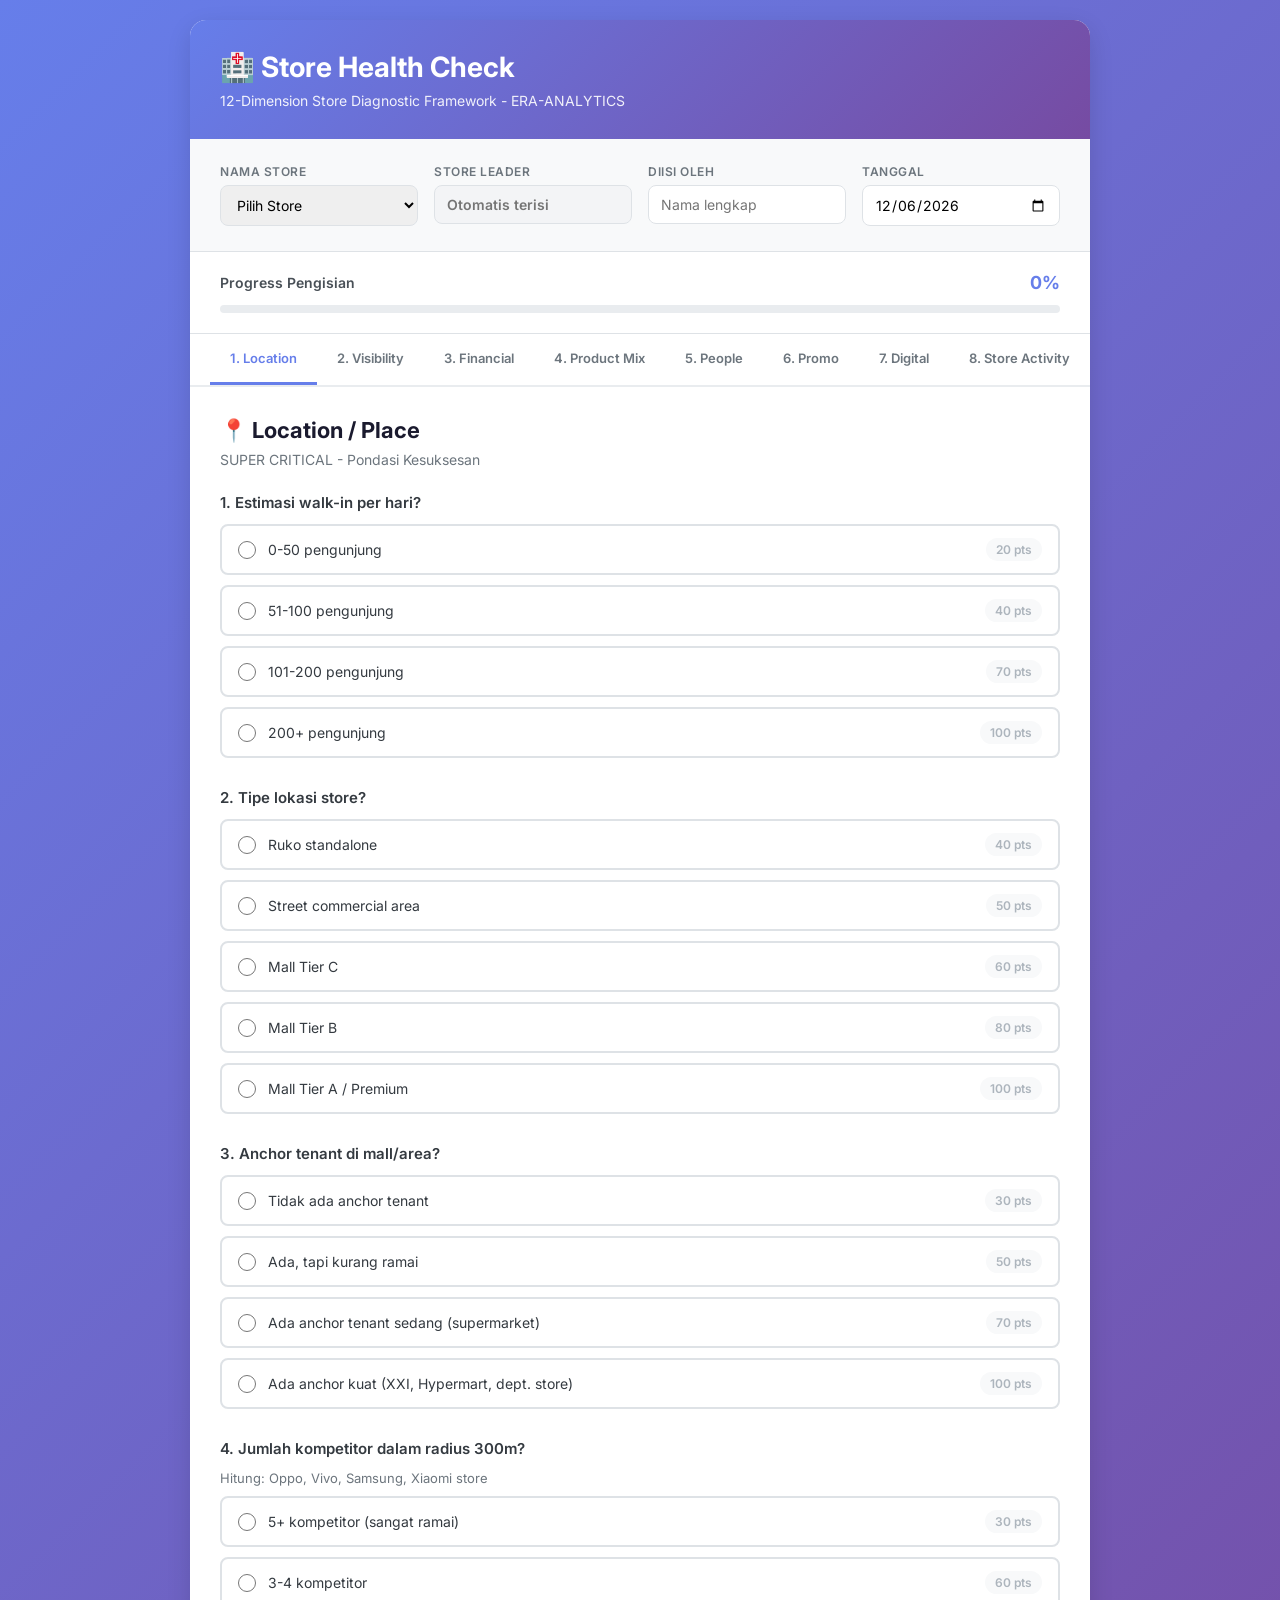
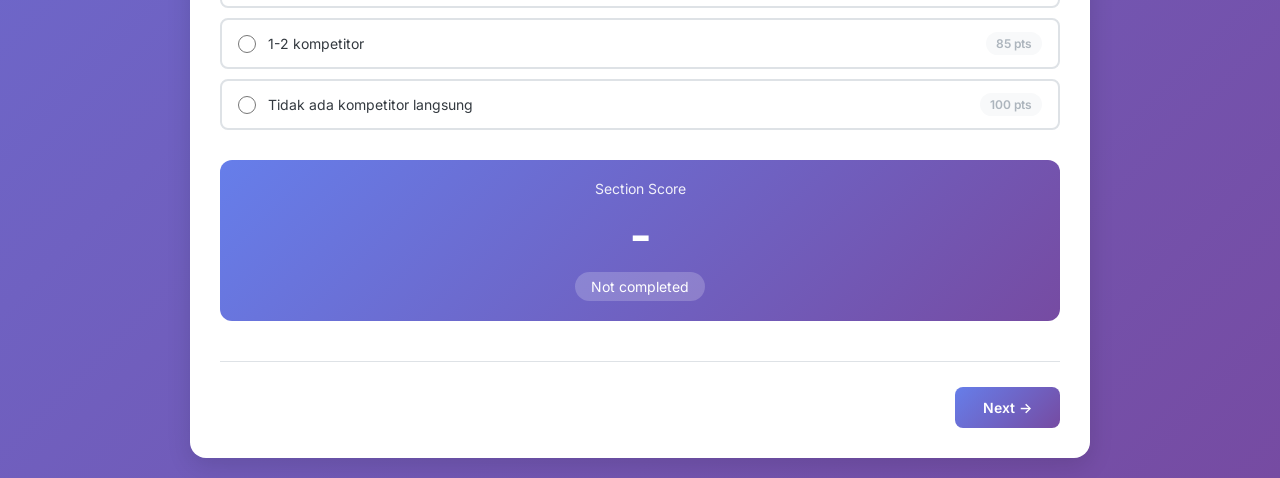
==== commit d43227e0: "fix(healthcheck): label Store Leader + mobile responsive layout - Ganti label "TSH (Store Leader)" →" ====
--- a/ERA-STORE-HEALTHCHECK/index.html
+++ b/ERA-STORE-HEALTHCHECK/index.html
@@ -77,8 +77,8 @@
 
         .info-grid {
             display: grid;
-            grid-template-columns: repeat(3, 1fr);
-            gap: 20px;
+            grid-template-columns: repeat(4, 1fr);
+            gap: 16px;
         }
 
         .info-field label {
@@ -560,26 +560,91 @@
         }
 
         /* Responsive */
+        @media (max-width: 900px) {
+            .info-grid {
+                grid-template-columns: repeat(2, 1fr);
+            }
+        }
+
         @media (max-width: 768px) {
+            body {
+                padding: 0;
+                background: white;
+            }
+
+            .container {
+                border-radius: 0;
+                box-shadow: none;
+                min-height: 100vh;
+            }
+
+            .header {
+                padding: 20px 16px;
+            }
+
+            .header h1 {
+                font-size: 22px;
+            }
+
+            .store-info {
+                padding: 16px;
+            }
+
+            .info-grid {
+                grid-template-columns: 1fr 1fr;
+                gap: 12px;
+            }
+
+            .progress-section {
+                padding: 14px 16px;
+            }
+
+            .content {
+                padding: 20px 16px;
+            }
+
+            .section-title {
+                font-size: 18px;
+            }
+
+            .summary-grid {
+                grid-template-columns: 1fr 1fr;
+                gap: 12px;
+            }
+
+            .decision-buttons {
+                grid-template-columns: repeat(2, 1fr);
+            }
+
+            .tabs {
+                padding: 0 8px;
+            }
+
+            .tab {
+                padding: 12px 10px;
+                font-size: 12px;
+            }
+
+            .nav-buttons {
+                margin-top: 24px;
+            }
+        }
+
+        @media (max-width: 480px) {
             .info-grid {
                 grid-template-columns: 1fr;
             }
 
+            .header h1 {
+                font-size: 20px;
+            }
+
             .summary-grid {
                 grid-template-columns: 1fr;
             }
 
-            .decision-buttons {
-                grid-template-columns: repeat(2, 1fr);
-            }
-
-            .tabs {
-                padding: 0 10px;
-            }
-
-            .tab {
-                padding: 14px 12px;
-                font-size: 12px;
+            .summary-card-value {
+                font-size: 26px;
             }
         }
 
@@ -616,7 +681,7 @@
 
         <!-- Store Info -->
         <div class="store-info">
-            <div class="info-grid" style="grid-template-columns: repeat(4, 1fr);">
+            <div class="info-grid">
                 <div class="info-field">
                     <label>Nama Store</label>
                     <select id="storeSelect" onchange="onStoreChange()">
@@ -624,9 +689,9 @@
                     </select>
                 </div>
                 <div class="info-field">
-                    <label>TSH (Store Leader)</label>
-                    <input type="text" id="tshField" placeholder="Auto-isi dari store" readonly
-                           style="background:#f3f4f6;cursor:not-allowed;color:#374151;">
+                    <label>Store Leader</label>
+                    <input type="text" id="tshField" placeholder="Otomatis terisi" readonly
+                           style="background:#f3f4f6;cursor:not-allowed;color:#374151;font-weight:600;">
                 </div>
                 <div class="info-field">
                     <label>Diisi oleh</label>
